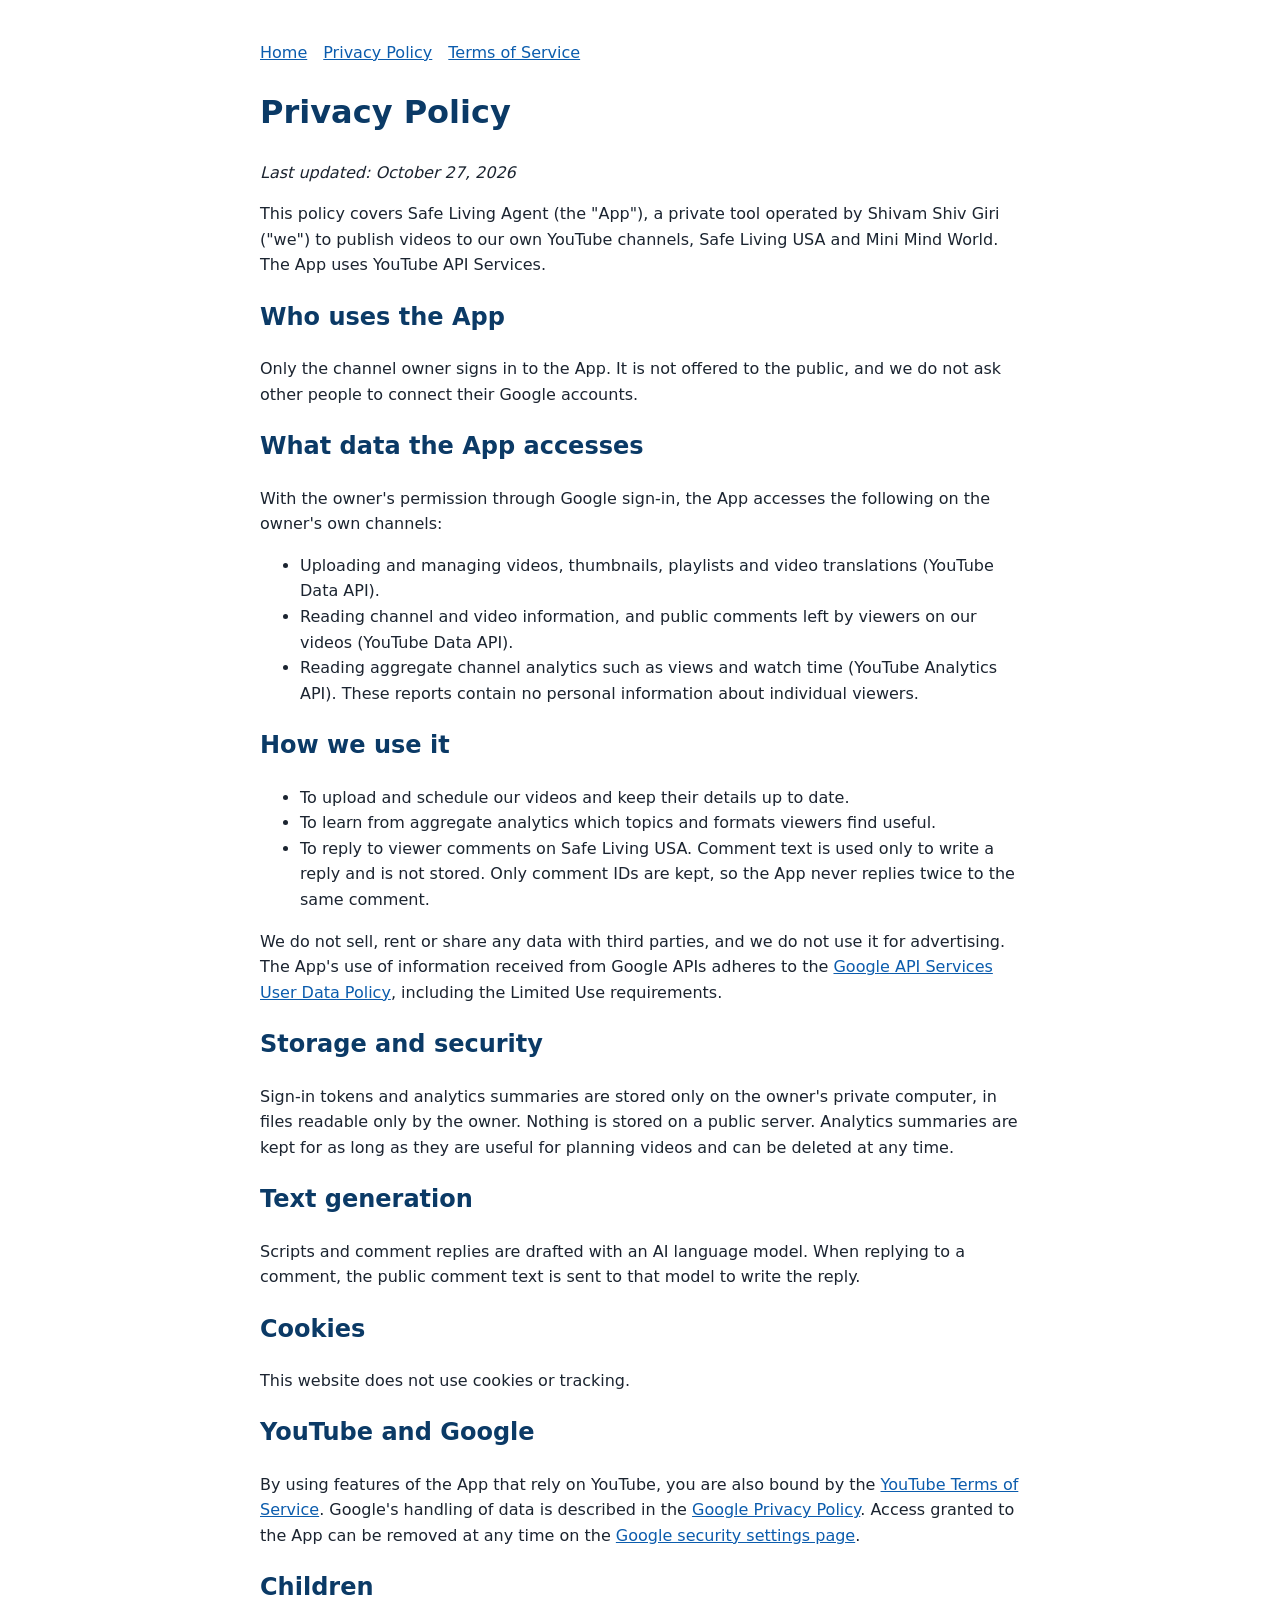
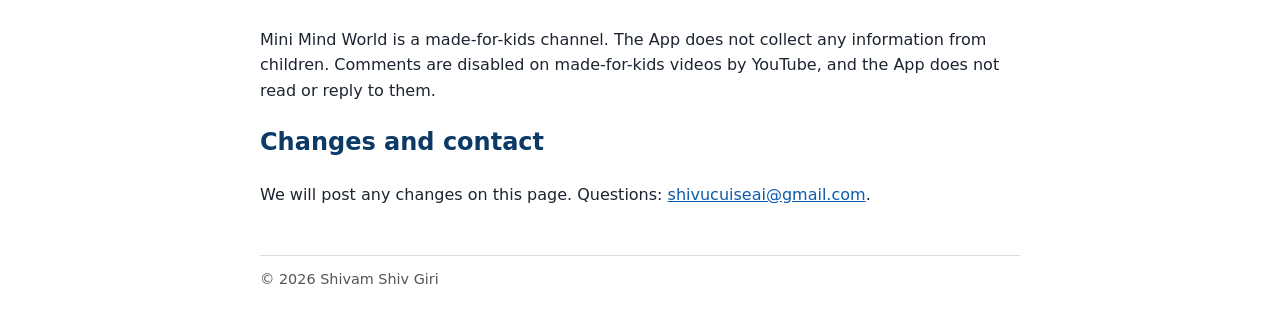
==== privacy.html @ f1b2a54a "Safe Living Agent home, privacy policy and terms" ====
<!doctype html>
<html lang="en"><head><meta charset="utf-8"><meta name="viewport" content="width=device-width,initial-scale=1">
<title>Privacy Policy - Safe Living Agent</title><link rel="stylesheet" href="style.css"></head>
<body>
<nav><a href="index.html">Home</a><a href="privacy.html">Privacy Policy</a><a href="terms.html">Terms of Service</a></nav>
<h1>Privacy Policy</h1>
<p><em>Last updated: October 27, 2026</em></p>
<p>This policy covers Safe Living Agent (the "App"), a private tool operated by Shivam Shiv Giri ("we") to publish videos to our own
YouTube channels, Safe Living USA and Mini Mind World. The App uses YouTube API Services.</p>

<h2>Who uses the App</h2>
<p>Only the channel owner signs in to the App. It is not offered to the public, and we do not ask other people to connect their Google accounts.</p>

<h2>What data the App accesses</h2>
<p>With the owner's permission through Google sign-in, the App accesses the following on the owner's own channels:</p>
<ul>
<li>Uploading and managing videos, thumbnails, playlists and video translations (YouTube Data API).</li>
<li>Reading channel and video information, and public comments left by viewers on our videos (YouTube Data API).</li>
<li>Reading aggregate channel analytics such as views and watch time (YouTube Analytics API). These reports contain no personal information about individual viewers.</li>
</ul>

<h2>How we use it</h2>
<ul>
<li>To upload and schedule our videos and keep their details up to date.</li>
<li>To learn from aggregate analytics which topics and formats viewers find useful.</li>
<li>To reply to viewer comments on Safe Living USA. Comment text is used only to write a reply and is not stored. Only comment IDs are kept, so the App never replies twice to the same comment.</li>
</ul>
<p>We do not sell, rent or share any data with third parties, and we do not use it for advertising. The App's use of information received from
Google APIs adheres to the <a href="https://developers.google.com/terms/api-services-user-data-policy">Google API Services User Data Policy</a>, including the Limited Use requirements.</p>

<h2>Storage and security</h2>
<p>Sign-in tokens and analytics summaries are stored only on the owner's private computer, in files readable only by the owner. Nothing is stored on a public server.
Analytics summaries are kept for as long as they are useful for planning videos and can be deleted at any time.</p>

<h2>Text generation</h2>
<p>Scripts and comment replies are drafted with an AI language model. When replying to a comment, the public comment text is sent to that model to write the reply.</p>

<h2>Cookies</h2>
<p>This website does not use cookies or tracking.</p>

<h2>YouTube and Google</h2>
<p>By using features of the App that rely on YouTube, you are also bound by the <a href="https://www.youtube.com/t/terms">YouTube Terms of Service</a>.
Google's handling of data is described in the <a href="https://policies.google.com/privacy">Google Privacy Policy</a>.
Access granted to the App can be removed at any time on the <a href="https://myaccount.google.com/permissions">Google security settings page</a>.</p>

<h2>Children</h2>
<p>Mini Mind World is a made-for-kids channel. The App does not collect any information from children. Comments are disabled on made-for-kids videos by YouTube, and the App does not read or reply to them.</p>

<h2>Changes and contact</h2>
<p>We will post any changes on this page. Questions: <a href="mailto:shivucuiseai@gmail.com">shivucuiseai@gmail.com</a>.</p>
<footer>&copy; 2026 Shivam Shiv Giri</footer>
</body></html>
---- style.css ----
body{font-family:system-ui,-apple-system,Segoe UI,Roboto,sans-serif;max-width:760px;margin:40px auto;padding:0 20px;line-height:1.6;color:#1b2430}
h1,h2{color:#0b3a66}a{color:#0b5cad}nav a{margin-right:16px}footer{margin-top:48px;font-size:.9em;color:#555;border-top:1px solid #ddd;padding-top:12px}
.card{border:1px solid #dde3ea;border-radius:10px;padding:16px 20px;margin:16px 0}
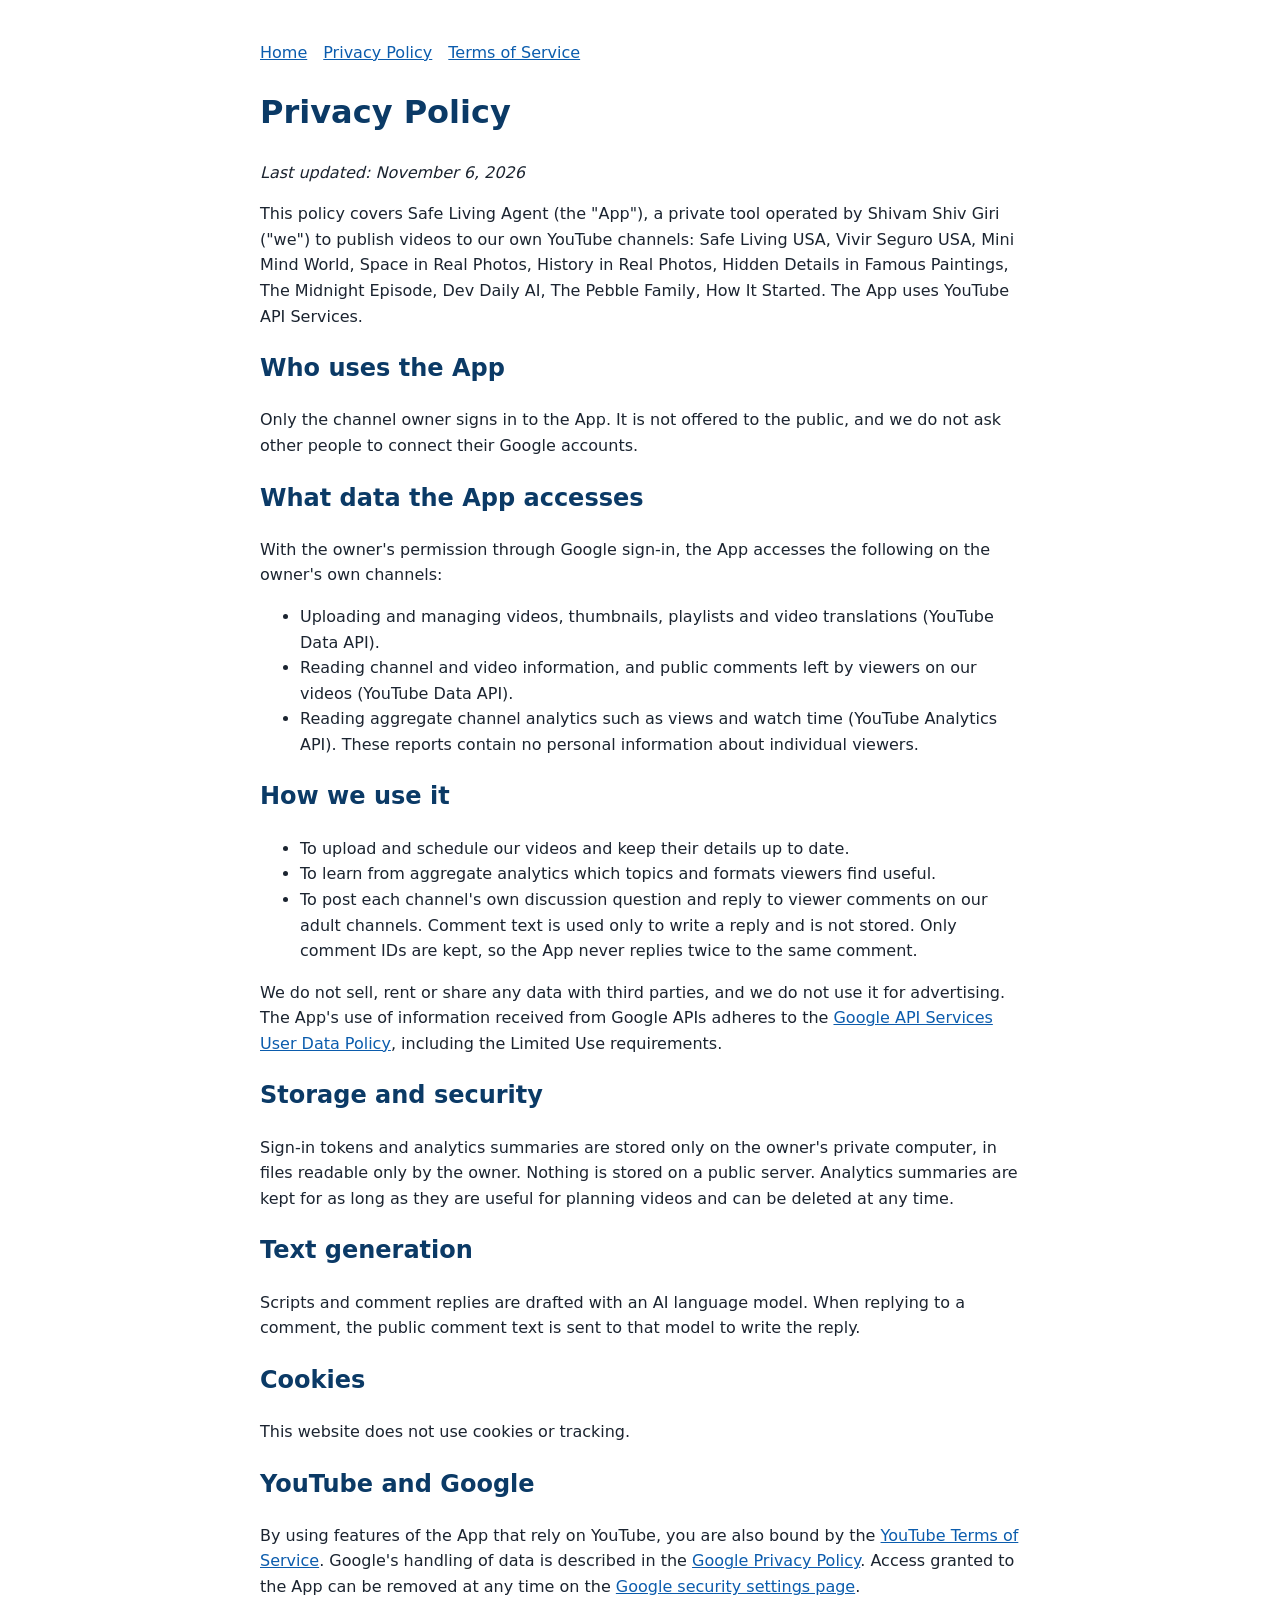
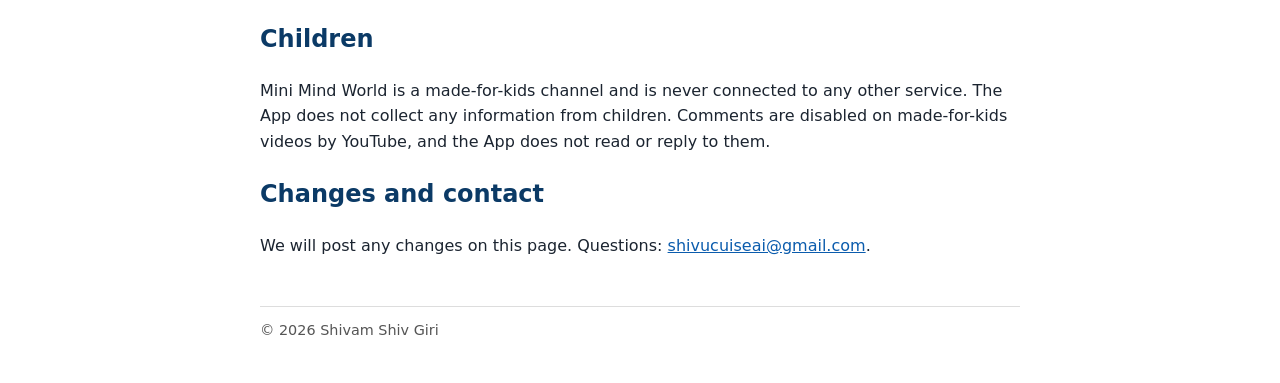
==== commit 3803159a: "List all 10 channels; update privacy and terms (Nov 6, 2026)" ====
--- a/privacy.html
+++ b/privacy.html
@@ -4,9 +4,9 @@
 <body>
 <nav><a href="index.html">Home</a><a href="privacy.html">Privacy Policy</a><a href="terms.html">Terms of Service</a></nav>
 <h1>Privacy Policy</h1>
-<p><em>Last updated: October 27, 2026</em></p>
+<p><em>Last updated: November 6, 2026</em></p>
 <p>This policy covers Safe Living Agent (the "App"), a private tool operated by Shivam Shiv Giri ("we") to publish videos to our own
-YouTube channels, Safe Living USA and Mini Mind World. The App uses YouTube API Services.</p>
+YouTube channels: Safe Living USA, Vivir Seguro USA, Mini Mind World, Space in Real Photos, History in Real Photos, Hidden Details in Famous Paintings, The Midnight Episode, Dev Daily AI, The Pebble Family, How It Started. The App uses YouTube API Services.</p>
 
 <h2>Who uses the App</h2>
 <p>Only the channel owner signs in to the App. It is not offered to the public, and we do not ask other people to connect their Google accounts.</p>
@@ -23,7 +23,7 @@
 <ul>
 <li>To upload and schedule our videos and keep their details up to date.</li>
 <li>To learn from aggregate analytics which topics and formats viewers find useful.</li>
-<li>To reply to viewer comments on Safe Living USA. Comment text is used only to write a reply and is not stored. Only comment IDs are kept, so the App never replies twice to the same comment.</li>
+<li>To post each channel's own discussion question and reply to viewer comments on our adult channels. Comment text is used only to write a reply and is not stored. Only comment IDs are kept, so the App never replies twice to the same comment.</li>
 </ul>
 <p>We do not sell, rent or share any data with third parties, and we do not use it for advertising. The App's use of information received from
 Google APIs adheres to the <a href="https://developers.google.com/terms/api-services-user-data-policy">Google API Services User Data Policy</a>, including the Limited Use requirements.</p>
@@ -44,7 +44,7 @@
 Access granted to the App can be removed at any time on the <a href="https://myaccount.google.com/permissions">Google security settings page</a>.</p>
 
 <h2>Children</h2>
-<p>Mini Mind World is a made-for-kids channel. The App does not collect any information from children. Comments are disabled on made-for-kids videos by YouTube, and the App does not read or reply to them.</p>
+<p>Mini Mind World is a made-for-kids channel and is never connected to any other service. The App does not collect any information from children. Comments are disabled on made-for-kids videos by YouTube, and the App does not read or reply to them.</p>
 
 <h2>Changes and contact</h2>
 <p>We will post any changes on this page. Questions: <a href="mailto:shivucuiseai@gmail.com">shivucuiseai@gmail.com</a>.</p>
